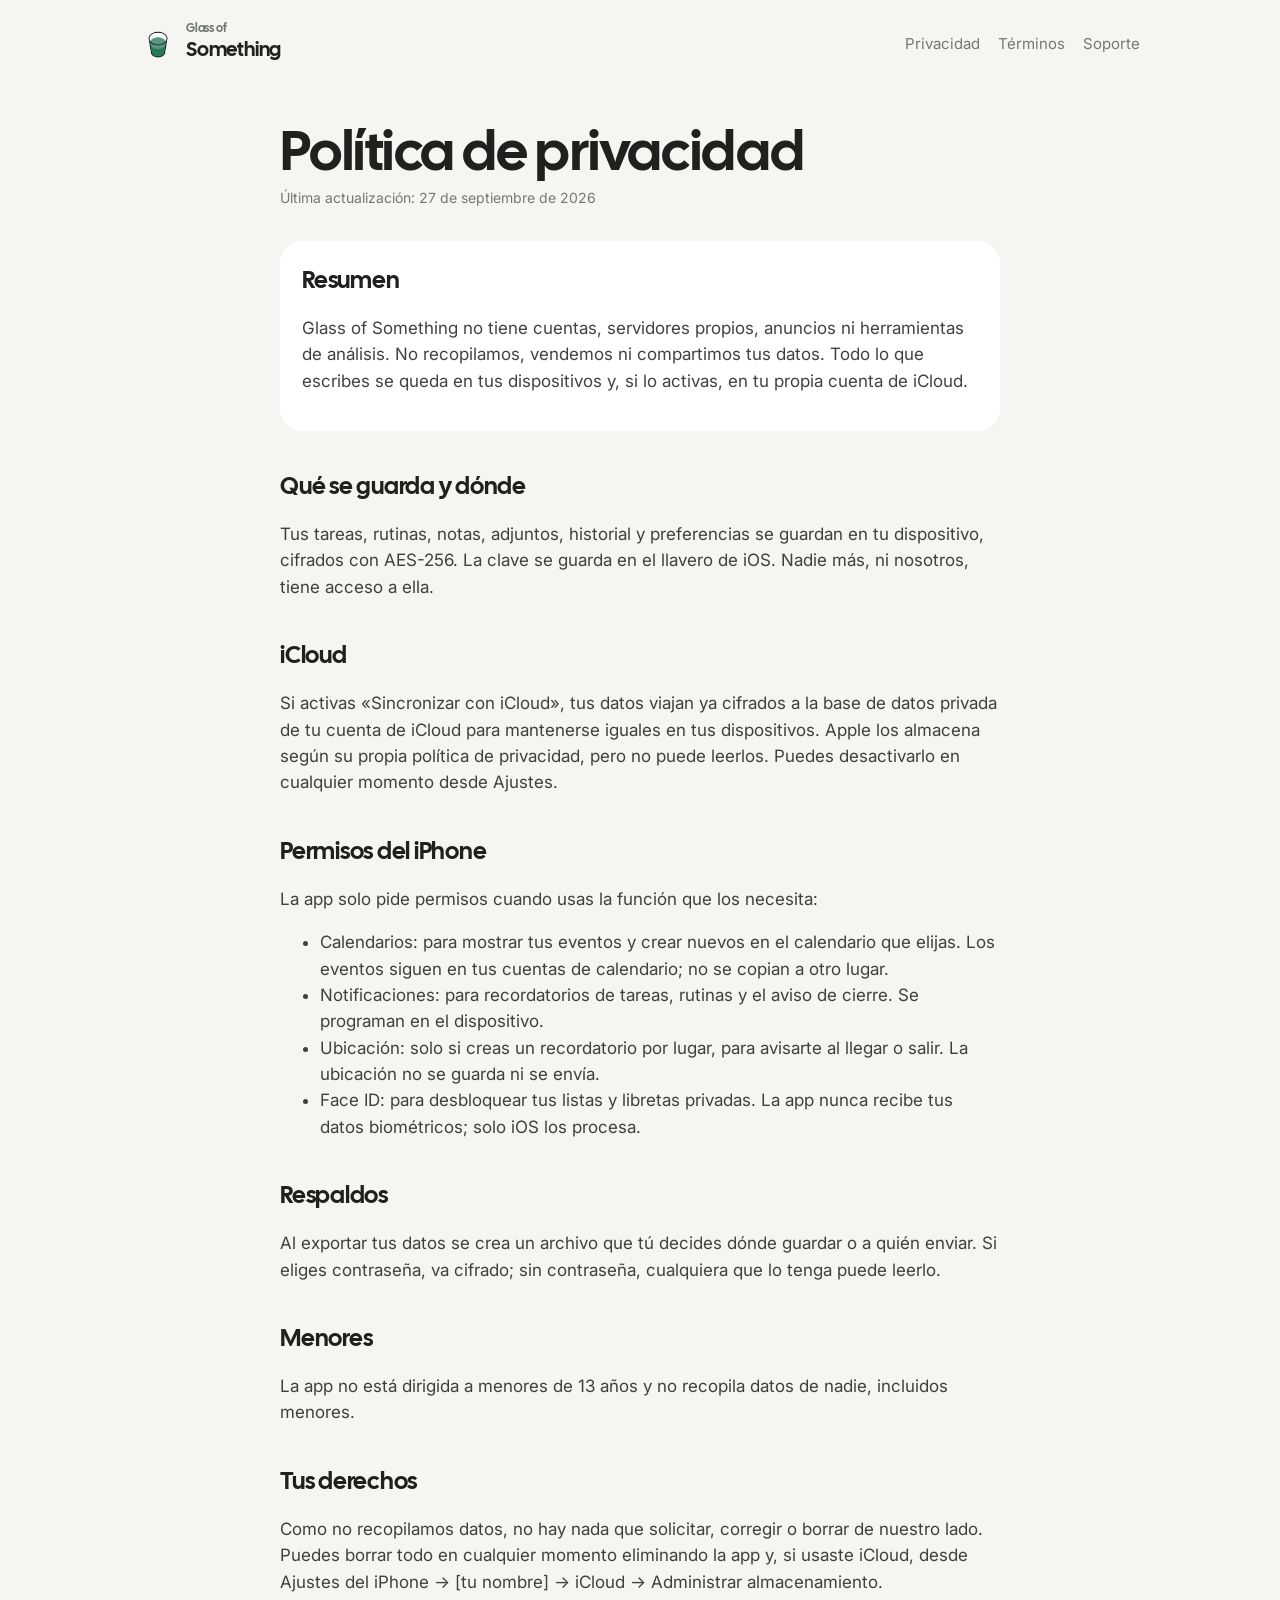
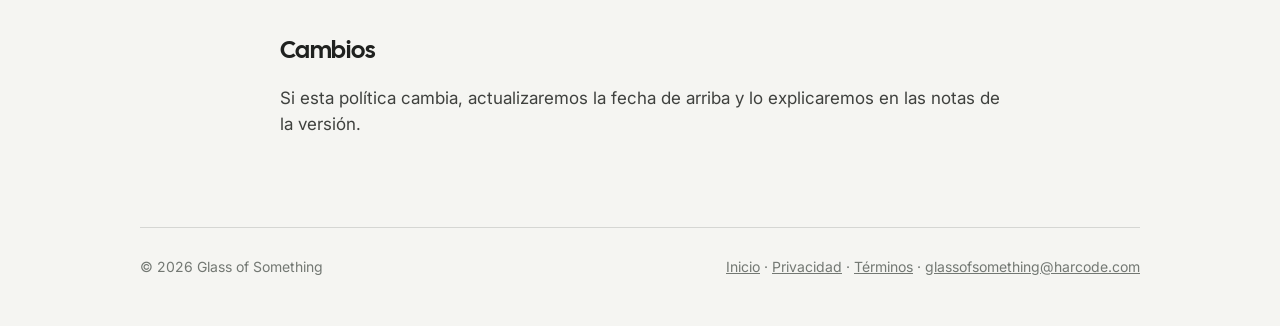
==== privacy/index.html @ 13a32fc5 "Glass of Something site: landing, privacy, terms, support" ====
<!doctype html>
<html lang="es">
<head>
  <meta charset="utf-8">
  <meta name="viewport" content="width=device-width, initial-scale=1">
  <title>Política de privacidad — Glass of Something</title>
  <link rel="canonical" href="https://glassofsomething.harcode.com/privacy/">
  <link rel="icon" href="/assets/icon.png">
  <link rel="preconnect" href="https://fonts.googleapis.com">
  <link rel="preconnect" href="https://fonts.gstatic.com" crossorigin>
  <link href="https://fonts.googleapis.com/css2?family=Cal+Sans&family=Inter:wght@400;600&display=swap" rel="stylesheet">
  <link rel="stylesheet" href="/style.css">
</head>
<body>
  <!-- Generated by scripts/build-legal-pages.py from LegalViews.swift. Edit the Swift file, then rerun. -->
  <div class="wrap">
    <header class="nav">
      <a class="brand" href="/"><img src="/assets/icon.png" alt=""><span><small>Glass of</small>Something</span></a>
      <nav class="links"><a href="/privacy/">Privacidad</a><a href="/terms/">Términos</a><a href="/support/">Soporte</a></nav>
    </header>
    <article class="doc">
      <h1>Política de privacidad</h1>
      <p class="updated">Última actualización: 27 de septiembre de 2026</p>
<div class="summary"><h2 style="margin-top:0">Resumen</h2><p>Glass of Something no tiene cuentas, servidores propios, anuncios ni herramientas de análisis. No recopilamos, vendemos ni compartimos tus datos. Todo lo que escribes se queda en tus dispositivos y, si lo activas, en tu propia cuenta de iCloud.</p></div>
<h2>Qué se guarda y dónde</h2>
<p>Tus tareas, rutinas, notas, adjuntos, historial y preferencias se guardan en tu dispositivo, cifrados con AES-256. La clave se guarda en el llavero de iOS. Nadie más, ni nosotros, tiene acceso a ella.</p>
<h2>iCloud</h2>
<p>Si activas «Sincronizar con iCloud», tus datos viajan ya cifrados a la base de datos privada de tu cuenta de iCloud para mantenerse iguales en tus dispositivos. Apple los almacena según su propia política de privacidad, pero no puede leerlos. Puedes desactivarlo en cualquier momento desde Ajustes.</p>
<h2>Permisos del iPhone</h2>
<p>La app solo pide permisos cuando usas la función que los necesita:</p>
<ul><li>Calendarios: para mostrar tus eventos y crear nuevos en el calendario que elijas. Los eventos siguen en tus cuentas de calendario; no se copian a otro lugar.</li><li>Notificaciones: para recordatorios de tareas, rutinas y el aviso de cierre. Se programan en el dispositivo.</li><li>Ubicación: solo si creas un recordatorio por lugar, para avisarte al llegar o salir. La ubicación no se guarda ni se envía.</li><li>Face ID: para desbloquear tus listas y libretas privadas. La app nunca recibe tus datos biométricos; solo iOS los procesa.</li></ul>
<h2>Respaldos</h2>
<p>Al exportar tus datos se crea un archivo que tú decides dónde guardar o a quién enviar. Si eliges contraseña, va cifrado; sin contraseña, cualquiera que lo tenga puede leerlo.</p>
<h2>Menores</h2>
<p>La app no está dirigida a menores de 13 años y no recopila datos de nadie, incluidos menores.</p>
<h2>Tus derechos</h2>
<p>Como no recopilamos datos, no hay nada que solicitar, corregir o borrar de nuestro lado. Puedes borrar todo en cualquier momento eliminando la app y, si usaste iCloud, desde Ajustes del iPhone → [tu nombre] → iCloud → Administrar almacenamiento.</p>
<h2>Cambios</h2>
<p>Si esta política cambia, actualizaremos la fecha de arriba y lo explicaremos en las notas de la versión.</p>
    </article>
    <footer>
      <div class="row">
        <span>© 2026 Glass of Something</span>
        <span><a href="/">Inicio</a> · <a href="/privacy/">Privacidad</a> · <a href="/terms/">Términos</a> · <a href="mailto:glassofsomething@harcode.com">glassofsomething@harcode.com</a></span>
      </div>
    </footer>
  </div>
</body>
</html>
---- style.css ----
:root {
  --bg: #F5F5F2; --surface: #FFFFFF; --ink: #1F211F; --on-ink: #FFFFFF;
  --muted: #737873; --green: #2B7A5C; --mint: #DDEDDD; --lime: #A6CF4A;
  --radius: 28px;
}
@media (prefers-color-scheme: dark) {
  :root { --bg: #151816; --surface: #242824; --ink: #F4F6F2; --on-ink: #182018;
          --muted: #AAB5AB; --green: #91D5A8; --mint: #294332; }
}
* { box-sizing: border-box; }
html { -webkit-text-size-adjust: 100%; }
body {
  margin: 0; background: var(--bg); color: var(--ink);
  font: 17px/1.55 "Inter", system-ui, -apple-system, sans-serif;
}
h1, h2, h3, .brand { font-family: "Cal Sans", "Inter", system-ui, sans-serif; font-weight: 400; letter-spacing: -0.01em; }
a { color: var(--green); }
.wrap { max-width: 1040px; margin: 0 auto; padding: 0 20px; }

header.nav { display: flex; align-items: center; justify-content: space-between; padding: 22px 0; }
.brand { display: flex; align-items: center; gap: 10px; text-decoration: none; color: var(--ink); font-size: 20px; }
.brand img { width: 36px; height: 36px; border-radius: 9px; }
.brand small { display: block; font-size: 12px; color: var(--muted); line-height: 1; }
nav.links { display: flex; gap: 18px; font-size: 15px; }
nav.links a { color: var(--muted); text-decoration: none; }
nav.links a:hover { color: var(--ink); }

.hero { display: grid; grid-template-columns: 1.2fr 1fr; gap: 40px; align-items: center; padding: 48px 0 72px; }
.hero h1 { font-size: clamp(44px, 8vw, 80px); line-height: 0.98; margin: 0 0 18px; }
.hero p.lead { font-size: 20px; color: var(--muted); margin: 0 0 28px; max-width: 30ch; }
.cta { display: inline-flex; align-items: center; gap: 10px; background: var(--ink); color: var(--on-ink);
       text-decoration: none; padding: 15px 26px; border-radius: 999px; font-weight: 600; }
.cta-note { display: block; margin-top: 12px; font-size: 14px; color: var(--muted); }
.glass-card { background: var(--surface); border-radius: 40px; padding: 48px 24px; display: grid; place-items: center; }
.glass-card svg { width: min(220px, 60%); height: auto; }

.features { display: grid; grid-template-columns: repeat(3, 1fr); gap: 16px; padding-bottom: 72px; }
.feature { background: var(--surface); border-radius: var(--radius); padding: 26px; }
.feature .icon { width: 44px; height: 44px; border-radius: 14px; background: var(--mint); color: var(--green);
                 display: grid; place-items: center; font-size: 22px; margin-bottom: 14px; }
.feature h3 { font-size: 22px; margin: 0 0 6px; }
.feature p { margin: 0; color: var(--muted); font-size: 15px; }

.privacy-band { background: var(--ink); color: var(--on-ink); border-radius: 40px; padding: 48px 36px; margin-bottom: 72px; }
.privacy-band h2 { font-size: clamp(30px, 5vw, 44px); margin: 0 0 12px; }
.privacy-band p { margin: 0; opacity: 0.8; max-width: 60ch; }

footer { border-top: 1px solid color-mix(in srgb, var(--muted) 25%, transparent); padding: 28px 0 48px; color: var(--muted); font-size: 14px; }
footer .row { display: flex; flex-wrap: wrap; gap: 12px 22px; justify-content: space-between; }
footer a { color: var(--muted); }

/* Legal pages */
.doc { max-width: 720px; margin: 0 auto; padding: 24px 0 72px; }
.doc h1 { font-size: clamp(36px, 7vw, 56px); line-height: 1; margin: 12px 0 8px; }
.doc .updated { color: var(--muted); font-size: 14px; margin: 0 0 32px; }
.doc h2 { font-size: 24px; margin: 36px 0 8px; }
.doc p, .doc li { color: color-mix(in srgb, var(--ink) 85%, transparent); }
.doc .summary { background: var(--surface); border-radius: 22px; padding: 20px 22px; }

@media (max-width: 760px) {
  .hero { grid-template-columns: 1fr; padding-top: 24px; }
  .features { grid-template-columns: 1fr; }
  nav.links { gap: 12px; font-size: 14px; }
  .privacy-band { padding: 36px 24px; }
}
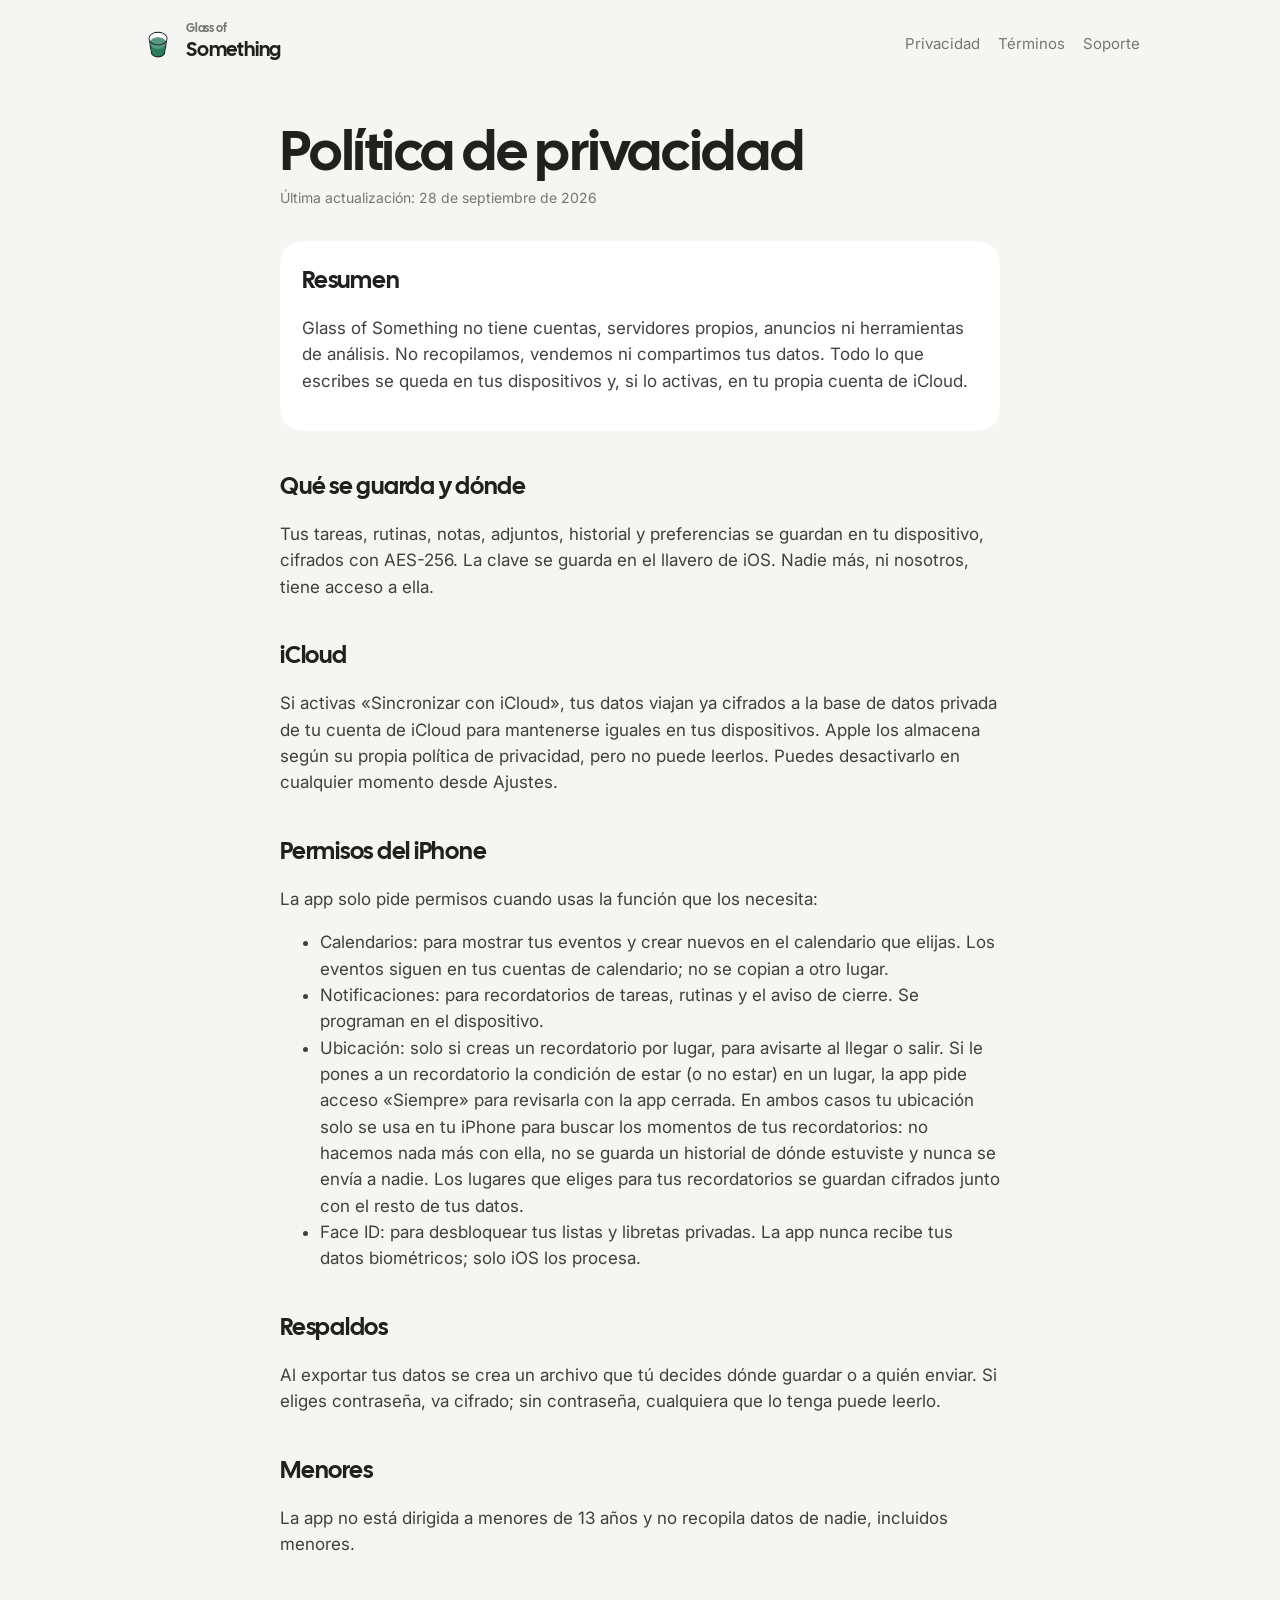
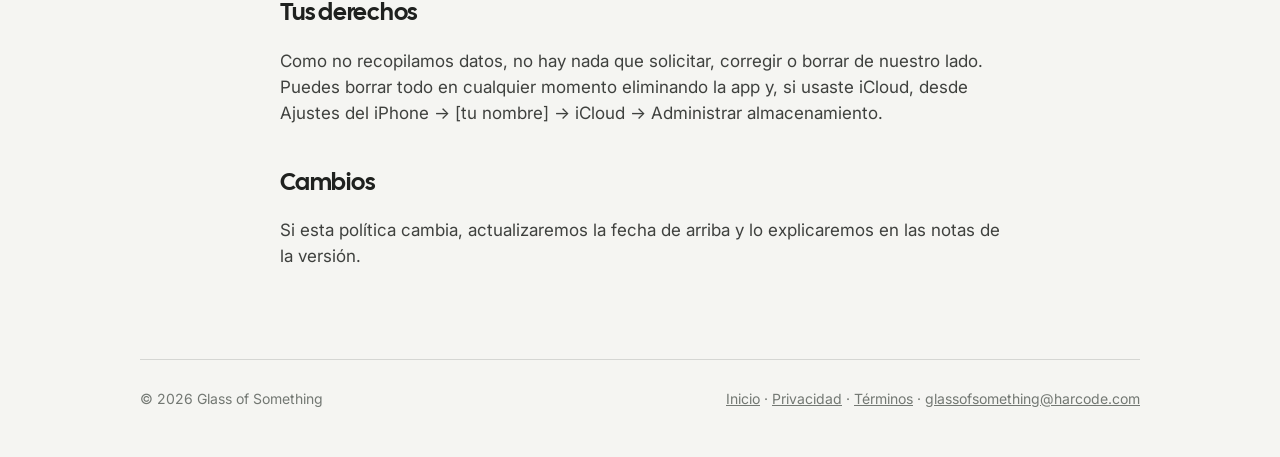
==== commit e4eec02b: "Sync privacy and terms pages (28 Sep 2026) Co-Authored-By: Claude Opus 5.5 <noreply@anthropic.com>" ====
--- a/privacy/index.html
+++ b/privacy/index.html
@@ -20,7 +20,7 @@
     </header>
     <article class="doc">
       <h1>Política de privacidad</h1>
-      <p class="updated">Última actualización: 27 de septiembre de 2026</p>
+      <p class="updated">Última actualización: 28 de septiembre de 2026</p>
 <div class="summary"><h2 style="margin-top:0">Resumen</h2><p>Glass of Something no tiene cuentas, servidores propios, anuncios ni herramientas de análisis. No recopilamos, vendemos ni compartimos tus datos. Todo lo que escribes se queda en tus dispositivos y, si lo activas, en tu propia cuenta de iCloud.</p></div>
 <h2>Qué se guarda y dónde</h2>
 <p>Tus tareas, rutinas, notas, adjuntos, historial y preferencias se guardan en tu dispositivo, cifrados con AES-256. La clave se guarda en el llavero de iOS. Nadie más, ni nosotros, tiene acceso a ella.</p>
@@ -28,7 +28,7 @@
 <p>Si activas «Sincronizar con iCloud», tus datos viajan ya cifrados a la base de datos privada de tu cuenta de iCloud para mantenerse iguales en tus dispositivos. Apple los almacena según su propia política de privacidad, pero no puede leerlos. Puedes desactivarlo en cualquier momento desde Ajustes.</p>
 <h2>Permisos del iPhone</h2>
 <p>La app solo pide permisos cuando usas la función que los necesita:</p>
-<ul><li>Calendarios: para mostrar tus eventos y crear nuevos en el calendario que elijas. Los eventos siguen en tus cuentas de calendario; no se copian a otro lugar.</li><li>Notificaciones: para recordatorios de tareas, rutinas y el aviso de cierre. Se programan en el dispositivo.</li><li>Ubicación: solo si creas un recordatorio por lugar, para avisarte al llegar o salir. La ubicación no se guarda ni se envía.</li><li>Face ID: para desbloquear tus listas y libretas privadas. La app nunca recibe tus datos biométricos; solo iOS los procesa.</li></ul>
+<ul><li>Calendarios: para mostrar tus eventos y crear nuevos en el calendario que elijas. Los eventos siguen en tus cuentas de calendario; no se copian a otro lugar.</li><li>Notificaciones: para recordatorios de tareas, rutinas y el aviso de cierre. Se programan en el dispositivo.</li><li>Ubicación: solo si creas un recordatorio por lugar, para avisarte al llegar o salir. Si le pones a un recordatorio la condición de estar (o no estar) en un lugar, la app pide acceso «Siempre» para revisarla con la app cerrada. En ambos casos tu ubicación solo se usa en tu iPhone para buscar los momentos de tus recordatorios: no hacemos nada más con ella, no se guarda un historial de dónde estuviste y nunca se envía a nadie. Los lugares que eliges para tus recordatorios se guardan cifrados junto con el resto de tus datos.</li><li>Face ID: para desbloquear tus listas y libretas privadas. La app nunca recibe tus datos biométricos; solo iOS los procesa.</li></ul>
 <h2>Respaldos</h2>
 <p>Al exportar tus datos se crea un archivo que tú decides dónde guardar o a quién enviar. Si eliges contraseña, va cifrado; sin contraseña, cualquiera que lo tenga puede leerlo.</p>
 <h2>Menores</h2>
